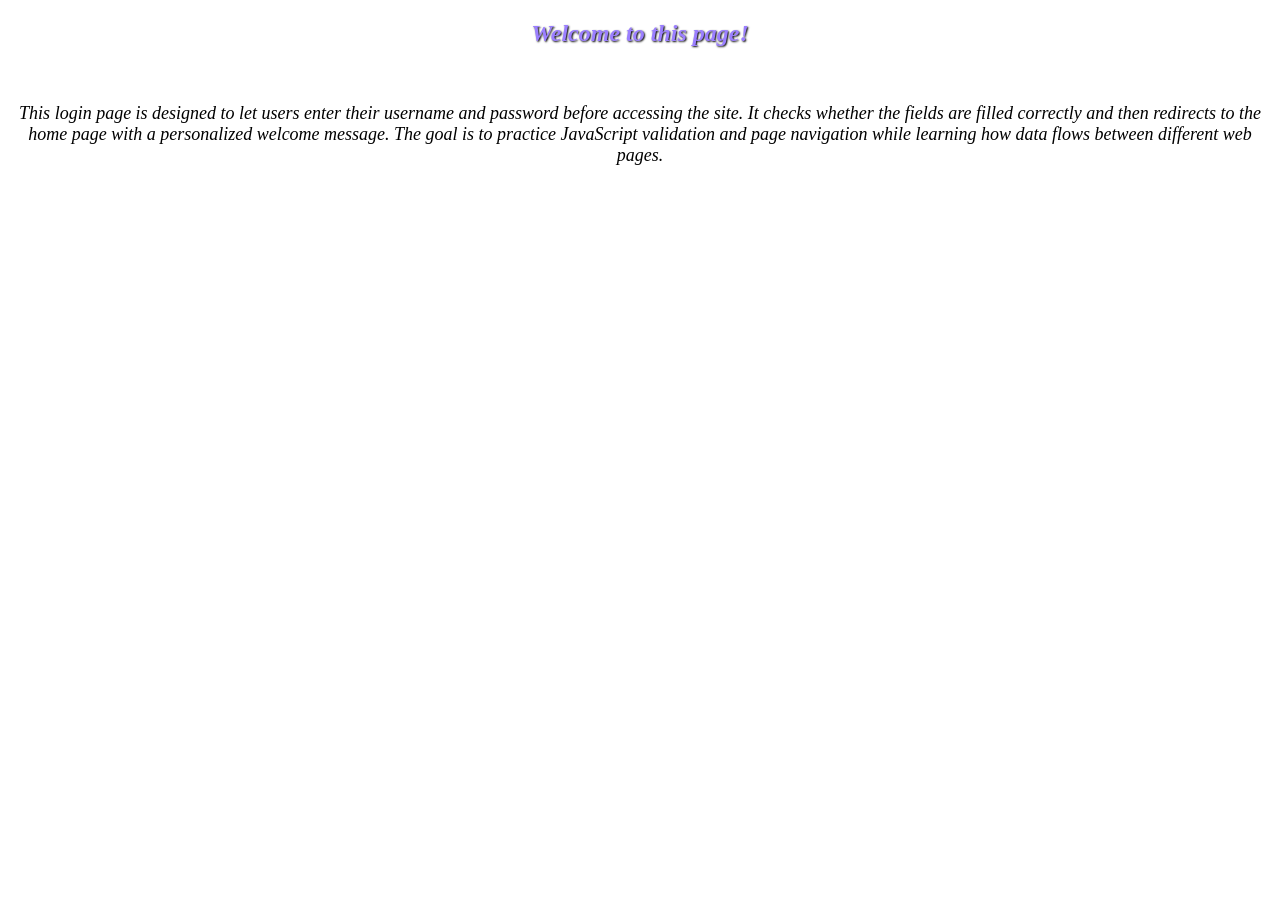
==== welcome.html @ 48312a44 "add an web page for welcome msg" ====
<!DOCTYPE html>
<html>
    <head>
        <meta charset="UTF-8">
        <meta name="viewport" content="width-device-width, initial-scale=1.0">
        <title>Welcome Page</title>
        <link rel="stylesheet" href="style.css">
        <script src="script.js"></script>
    </head>
    <body>
        <h2>Welcome to this page!</h2><br>
        <p>This login page is designed to let users enter their username and password 
            before accessing the site. It checks whether the fields are filled correctly 
            and then redirects to the home page with a personalized welcome message. 
            The goal is to practice JavaScript validation and page navigation while 
            learning how data flows between different web pages.
        </p>
    </body>
</html>
---- style.css ----
button {
    color: blue;
    font-style: italic;
    background-color: rgb(52, 226, 43);
    box-shadow: 2px 2px 5px gray; /* neat shadow */
    padding: 10px 20px;
    border: none;
    border-radius: 5px;
    cursor: pointer;
}

button:hover {
    background-color: rgb(40, 180, 30); /* hover effect */
}

h2 {
    color: rgb(155, 127, 255);
    font-style: oblique;
    text-align: center;
    text-shadow: 1px 1px 2px black; /* subtle shadow */
}

input {
    color: black;
    font-style: italic;
    text-align: center;
    padding: 5px;
    margin: 5px;
    border: 1px solid #ccc;
    border-radius: 4px;
}

form {
    display: flex;
    flex-direction: column;
    align-items: center; /* now works because form is flex */
    margin-top: 50px;
}
p{
    color:black;
    font-style: italic;
    font-size: large;
    text-align: center;
    text-align:calc();
}
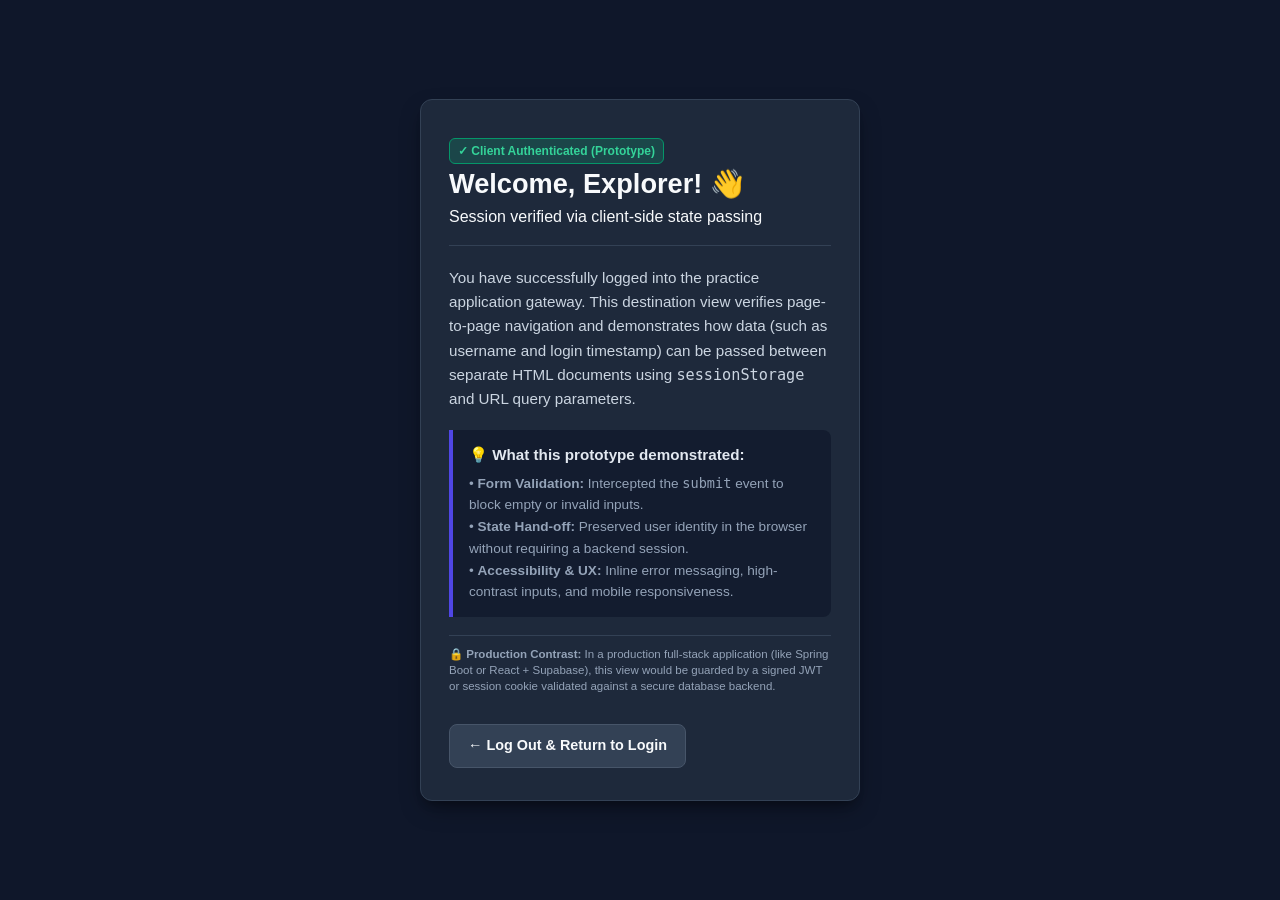
==== commit 35139168: "docs and feat: audit 4/4 - accessible validation, responsive UI, security architecture disclaimer, a" ====
--- a/welcome.html
+++ b/welcome.html
@@ -1,19 +1,78 @@
 <!DOCTYPE html>
-<html>
-    <head>
-        <meta charset="UTF-8">
-        <meta name="viewport" content="width-device-width, initial-scale=1.0">
-        <title>Welcome Page</title>
-        <link rel="stylesheet" href="style.css">
-        <script src="script.js"></script>
-    </head>
-    <body>
-        <h2>Welcome to this page!</h2><br>
-        <p>This login page is designed to let users enter their username and password 
-            before accessing the site. It checks whether the fields are filled correctly 
-            and then redirects to the home page with a personalized welcome message. 
-            The goal is to practice JavaScript validation and page navigation while 
-            learning how data flows between different web pages.
+<html lang="en">
+<head>
+  <meta charset="UTF-8">
+  <meta name="viewport" content="width=device-width, initial-scale=1.0">
+  <meta name="description" content="Welcome dashboard view for the Frontend Login Page Project.">
+  <title>Welcome Dashboard — Login Page Project</title>
+  <link rel="stylesheet" href="style.css">
+</head>
+<body>
+  <main class="page-wrapper">
+    <section class="login-card welcome-card" aria-labelledby="welcome-heading">
+      <header class="welcome-header">
+        <span class="badge-auth">✓ Client Authenticated (Prototype)</span>
+        <h1 id="welcome-heading">Welcome, <span id="userNameDisplay">Explorer</span>! 👋</h1>
+        <p class="subtitle">Session verified via client-side state passing</p>
+      </header>
+
+      <div class="welcome-body">
+        <p>
+          You have successfully logged into the practice application gateway. This destination view verifies 
+          page-to-page navigation and demonstrates how data (such as username and login timestamp) can be passed 
+          between separate HTML documents using <code>sessionStorage</code> and URL query parameters.
         </p>
-    </body>
-</html>+
+        <div class="info-panel">
+          <h3>💡 What this prototype demonstrated:</h3>
+          <p>
+            • <strong>Form Validation:</strong> Intercepted the <code>submit</code> event to block empty or invalid inputs.<br>
+            • <strong>State Hand-off:</strong> Preserved user identity in the browser without requiring a backend session.<br>
+            • <strong>Accessibility &amp; UX:</strong> Inline error messaging, high-contrast inputs, and mobile responsiveness.
+          </p>
+        </div>
+
+        <div class="security-disclaimer" style="margin-top: 15px; margin-bottom: 20px;">
+          🔒 <strong>Production Contrast:</strong> In a production full-stack application (like Spring Boot or React + Supabase), 
+          this view would be guarded by a signed JWT or session cookie validated against a secure database backend.
+        </div>
+
+        <a href="index.html" class="btn-secondary" id="logoutBtn" role="button">← Log Out &amp; Return to Login</a>
+      </div>
+    </section>
+  </main>
+
+  <script>
+    document.addEventListener("DOMContentLoaded", () => {
+      // 1. Check SessionStorage first, fallback to URL parameter
+      let user = null;
+      try {
+        user = sessionStorage.getItem("loggedInUser");
+      } catch (e) {
+        console.warn("Session storage access error:", e);
+      }
+
+      if (!user) {
+        const urlParams = new URLSearchParams(window.location.search);
+        user = urlParams.get("user");
+      }
+
+      const displayElem = document.getElementById("userNameDisplay");
+      if (displayElem && user) {
+        displayElem.textContent = user;
+      }
+
+      // Logout handler
+      const logoutBtn = document.getElementById("logoutBtn");
+      if (logoutBtn) {
+        logoutBtn.addEventListener("click", () => {
+          try {
+            sessionStorage.removeItem("loggedInUser");
+            sessionStorage.removeItem("loginTimestamp");
+          } catch (e) {}
+        });
+      }
+    });
+  </script>
+</body>
+</html>
--- a/style.css
+++ b/style.css
@@ -1,45 +1,347 @@
-button {
-    color: blue;
-    font-style: italic;
-    background-color: rgb(52, 226, 43);
-    box-shadow: 2px 2px 5px gray; /* neat shadow */
-    padding: 10px 20px;
-    border: none;
-    border-radius: 5px;
-    cursor: pointer;
-}
-
-button:hover {
-    background-color: rgb(40, 180, 30); /* hover effect */
-}
-
-h2 {
-    color: rgb(155, 127, 255);
-    font-style: oblique;
-    text-align: center;
-    text-shadow: 1px 1px 2px black; /* subtle shadow */
+/* ==========================================================================
+   Modern Responsive Stylesheet & Accessible UI Theme
+   Project: Login Page Project (Frontend Validation Prototype)
+   ========================================================================== */
+
+:root {
+  --bg-page: #0f172a;
+  --bg-card: #1e293b;
+  --bg-input: #0f172a;
+  --border-card: #334155;
+  --border-input: #475569;
+  --border-focus: #6366f1;
+  --primary: #4f46e5;
+  --primary-hover: #4338ca;
+  --text-main: #f8fafc;
+  --text-muted: #94a3b8;
+  --error-bg: rgba(239, 68, 68, 0.15);
+  --error-border: #ef4444;
+  --error-text: #fca5a5;
+  --success-bg: rgba(16, 185, 129, 0.15);
+  --success-border: #10b981;
+  --success-text: #6ee7b7;
+  --font-family: -apple-system, BlinkMacSystemFont, "Segoe UI", Roboto, Oxygen, Ubuntu, Cantarell, sans-serif;
+  --radius: 12px;
+  --transition: all 0.2s ease-in-out;
+}
+
+* {
+  box-sizing: border-box;
+  margin: 0;
+  padding: 0;
+}
+
+body {
+  font-family: var(--font-family);
+  background-color: var(--bg-page);
+  color: var(--text-main);
+  min-height: 100vh;
+  display: flex;
+  align-items: center;
+  justify-content: center;
+  padding: 20px;
+  line-height: 1.5;
+}
+
+.page-wrapper {
+  width: 100%;
+  max-width: 440px;
+  display: flex;
+  justify-content: center;
+}
+
+/* Card Container */
+.login-card {
+  width: 100%;
+  background: var(--bg-card);
+  border: 1px solid var(--border-card);
+  border-radius: var(--radius);
+  padding: 32px 28px;
+  box-shadow: 0 10px 25px -5px rgba(0, 0, 0, 0.4), 0 8px 10px -6px rgba(0, 0, 0, 0.3);
+}
+
+/* Header */
+.card-header {
+  text-align: center;
+  margin-bottom: 24px;
+}
+
+.lock-icon {
+  font-size: 2.2rem;
+  margin-bottom: 8px;
+}
+
+.card-header h1 {
+  font-size: 1.6rem;
+  font-weight: 700;
+  color: var(--text-main);
+  letter-spacing: -0.02em;
+}
+
+.card-header .subtitle {
+  font-size: 0.88rem;
+  color: var(--text-muted);
+  margin-top: 4px;
+}
+
+/* Accessible Alert Message Box */
+.message-box {
+  border-radius: 8px;
+  padding: 10px 14px;
+  font-size: 0.88rem;
+  font-weight: 500;
+  margin-bottom: 18px;
+  text-align: left;
+  animation: fadeIn 0.25s ease-out;
+}
+
+.message-box.error {
+  background: var(--error-bg);
+  border: 1px solid var(--error-border);
+  color: var(--error-text);
+}
+
+.message-box.success {
+  background: var(--success-bg);
+  border: 1px solid var(--success-border);
+  color: var(--success-text);
+}
+
+@keyframes fadeIn {
+  from { opacity: 0; transform: translateY(-4px); }
+  to { opacity: 1; transform: translateY(0); }
+}
+
+/* Form Groups & Inputs */
+.form-group {
+  margin-bottom: 18px;
+}
+
+.label-row {
+  display: flex;
+  justify-content: space-between;
+  align-items: center;
+  margin-bottom: 6px;
+}
+
+label {
+  display: block;
+  font-size: 0.85rem;
+  font-weight: 600;
+  color: #cbd5e1;
+  margin-bottom: 6px;
+}
+
+.label-row label {
+  margin-bottom: 0;
+}
+
+.toggle-btn {
+  background: none;
+  border: none;
+  color: #818cf8;
+  font-size: 0.78rem;
+  cursor: pointer;
+  padding: 0 4px;
+  font-weight: 500;
+}
+
+.toggle-btn:hover {
+  text-decoration: underline;
+  color: #a5b4fc;
 }
 
 input {
-    color: black;
-    font-style: italic;
-    text-align: center;
-    padding: 5px;
-    margin: 5px;
-    border: 1px solid #ccc;
-    border-radius: 4px;
-}
-
-form {
-    display: flex;
-    flex-direction: column;
-    align-items: center; /* now works because form is flex */
-    margin-top: 50px;
-}
-p{
-    color:black;
-    font-style: italic;
-    font-size: large;
-    text-align: center;
-    text-align:calc();
-}
+  width: 100%;
+  padding: 11px 14px;
+  font-size: 0.95rem;
+  background-color: var(--bg-input);
+  border: 1px solid var(--border-input);
+  border-radius: 8px;
+  color: var(--text-main);
+  transition: var(--transition);
+}
+
+input:focus {
+  outline: none;
+  border-color: var(--border-focus);
+  box-shadow: 0 0 0 3px rgba(99, 102, 241, 0.25);
+}
+
+input::placeholder {
+  color: #64748b;
+  font-size: 0.9rem;
+}
+
+/* Primary Button */
+.btn-primary {
+  width: 100%;
+  padding: 12px;
+  background-color: var(--primary);
+  color: #ffffff;
+  font-size: 0.98rem;
+  font-weight: 600;
+  border: none;
+  border-radius: 8px;
+  cursor: pointer;
+  transition: var(--transition);
+  margin-top: 8px;
+}
+
+.btn-primary:hover {
+  background-color: var(--primary-hover);
+  transform: translateY(-1px);
+}
+
+.btn-primary:active {
+  transform: translateY(0);
+}
+
+.btn-primary:focus-visible {
+  outline: 3px solid #818cf8;
+  outline-offset: 2px;
+}
+
+/* Demo Credentials Box */
+.demo-box {
+  margin-top: 26px;
+  padding: 16px;
+  background: rgba(15, 23, 42, 0.6);
+  border: 1px dashed var(--border-card);
+  border-radius: 8px;
+  text-align: center;
+}
+
+.demo-title {
+  font-size: 0.85rem;
+  color: #e2e8f0;
+}
+
+.demo-subtitle {
+  font-size: 0.78rem;
+  color: var(--text-muted);
+  margin-top: 2px;
+  margin-bottom: 10px;
+}
+
+.demo-tags {
+  display: flex;
+  flex-wrap: wrap;
+  gap: 6px;
+  justify-content: center;
+  margin-bottom: 12px;
+}
+
+.demo-chip {
+  background: #334155;
+  color: #cbd5e1;
+  border: 1px solid #475569;
+  border-radius: 6px;
+  padding: 4px 8px;
+  font-size: 0.75rem;
+  cursor: pointer;
+  transition: var(--transition);
+}
+
+.demo-chip:hover {
+  background: #475569;
+  color: #f8fafc;
+  border-color: #64748b;
+}
+
+.security-disclaimer {
+  font-size: 0.72rem;
+  color: #94a3b8;
+  line-height: 1.4;
+  border-top: 1px solid #334155;
+  padding-top: 10px;
+}
+
+/* Welcome Page Specific Styles */
+.welcome-card {
+  max-width: 600px;
+  text-align: left;
+}
+
+.welcome-header {
+  border-bottom: 1px solid var(--border-card);
+  padding-bottom: 16px;
+  margin-bottom: 20px;
+}
+
+.welcome-header h1 {
+  font-size: 1.7rem;
+  color: var(--text-main);
+}
+
+.badge-auth {
+  display: inline-block;
+  background: rgba(16, 185, 129, 0.2);
+  color: #34d399;
+  border: 1px solid #059669;
+  border-radius: 6px;
+  padding: 3px 8px;
+  font-size: 0.75rem;
+  font-weight: 600;
+  margin-top: 6px;
+}
+
+.welcome-body p {
+  font-size: 0.95rem;
+  color: #cbd5e1;
+  margin-bottom: 16px;
+  line-height: 1.6;
+}
+
+.info-panel {
+  background: rgba(15, 23, 42, 0.7);
+  border-left: 4px solid var(--primary);
+  padding: 14px 16px;
+  border-radius: 0 8px 8px 0;
+  margin: 18px 0;
+}
+
+.info-panel h3 {
+  font-size: 0.95rem;
+  color: #e2e8f0;
+  margin-bottom: 6px;
+}
+
+.info-panel p {
+  font-size: 0.85rem;
+  color: #94a3b8;
+  margin-bottom: 0;
+}
+
+.btn-secondary {
+  display: inline-block;
+  padding: 10px 18px;
+  background: #334155;
+  color: #f8fafc;
+  border: 1px solid #475569;
+  border-radius: 8px;
+  text-decoration: none;
+  font-size: 0.9rem;
+  font-weight: 600;
+  cursor: pointer;
+  transition: var(--transition);
+  margin-top: 10px;
+}
+
+.btn-secondary:hover {
+  background: #475569;
+  color: #ffffff;
+}
+
+/* Responsive adjustments */
+@media (max-width: 480px) {
+  body {
+    padding: 12px;
+  }
+  .login-card {
+    padding: 24px 18px;
+  }
+  .card-header h1 {
+    font-size: 1.4rem;
+  }
+}
